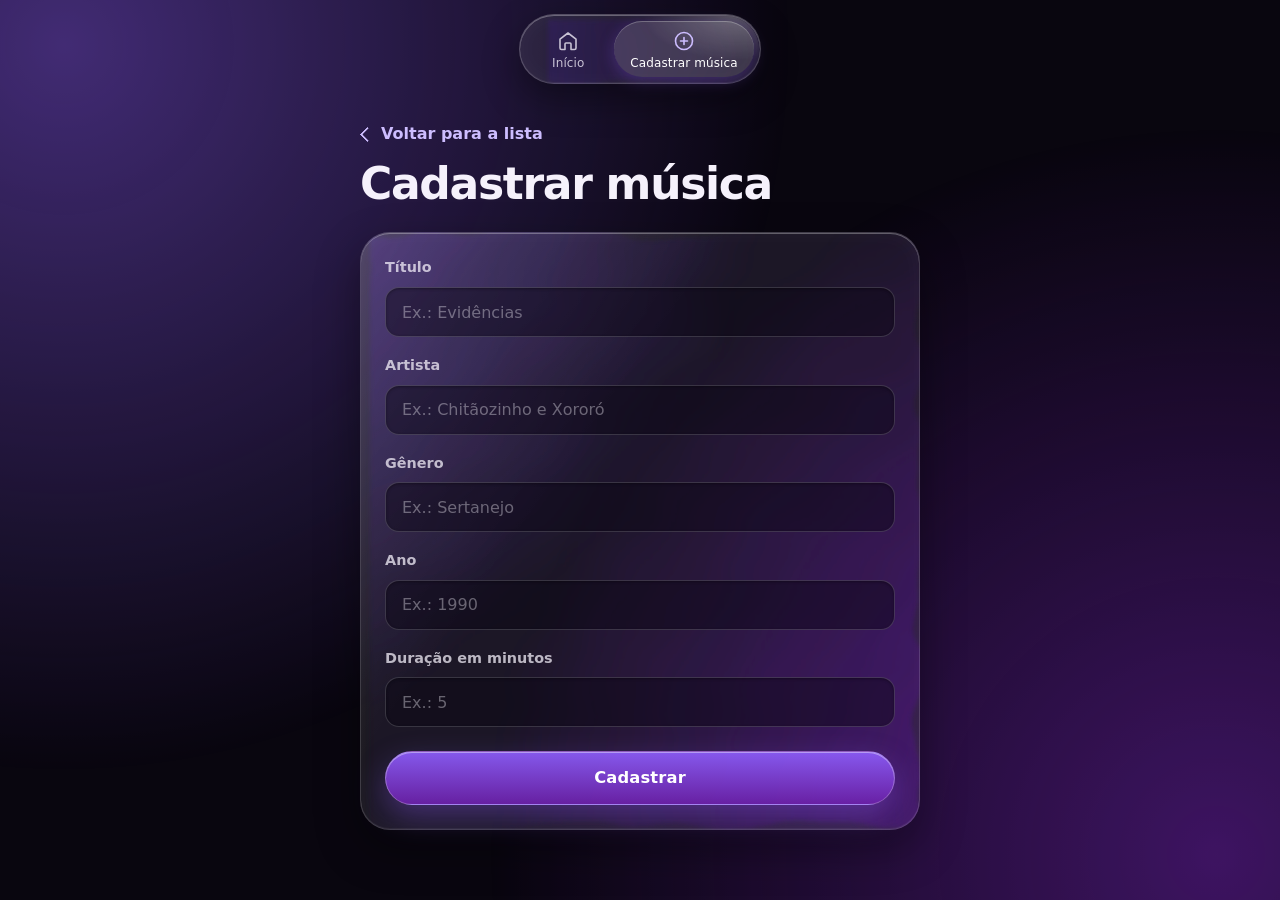
==== cadastrar.html @ 5b9c9c52 "Criação do front end e aplicação da interface de iphone e itunes" ====
<!DOCTYPE html>
<html lang="pt-BR">
<head>
    <meta charset="UTF-8">
    <meta name="viewport" content="width=device-width, initial-scale=1, viewport-fit=cover">
    <meta name="theme-color" content="#09060f">
    <title>Cadastrar música · Minhas Músicas</title>
    <meta name="description" content="Cadastre uma música no Minhas Músicas.">
    <link rel="icon" href="itunes.jpeg" type="image/jpeg">
    <link rel="apple-touch-icon" href="itunes.jpeg">
    <link rel="stylesheet" href="cadastrar.css">
</head>
<body>
    <!-- Filtro da água do Liquid Glass (iOS 26): o CSS usa ele no vidro -->
    <svg class="filtros" aria-hidden="true" focusable="false">
        <filter id="agua" color-interpolation-filters="sRGB">
            <feTurbulence type="fractalNoise" baseFrequency="0.009 0.014" numOctaves="2" seed="11" result="ruido" />
            <feGaussianBlur in="ruido" stdDeviation="1.5" result="ondas" />
            <feDisplacementMap in="SourceGraphic" in2="ondas" scale="42" xChannelSelector="R" yChannelSelector="B" />
        </filter>
    </svg>

    <!-- Fundo animado: 2 manchas roxas desfocadas se mexendo -->
    <div class="fundo" aria-hidden="true"></div>

    <header>
        <nav class="barra" aria-label="Navegação">
            <a href="index.html">
                <svg viewBox="0 0 24 24" aria-hidden="true"><path d="M4 10.2 12 4l8 6.2V19a1.5 1.5 0 0 1-1.5 1.5H15v-5.5a1 1 0 0 0-1-1h-4a1 1 0 0 0-1 1v5.5H5.5A1.5 1.5 0 0 1 4 19z" /></svg>
                <span>Início</span>
            </a>
            <a class="ativo" href="cadastrar.html" aria-current="page">
                <svg viewBox="0 0 24 24" aria-hidden="true"><circle cx="12" cy="12" r="8.5" /><path d="M12 8.5v7M8.5 12h7" /></svg>
                <span>Cadastrar música</span>
            </a>
        </nav>
    </header>

    <main>
        <a class="voltar" href="index.html">Voltar para a lista</a>
        <h1>Cadastrar música</h1>

        <section class="painel" aria-label="Dados da música">
            <div class="campo">
                <label for="titulo">Título</label>
                <input type="text" id="titulo" placeholder="Ex.: Evidências" autocomplete="off">
            </div>
            <div class="campo">
                <label for="artista">Artista</label>
                <input type="text" id="artista" placeholder="Ex.: Chitãozinho e Xororó" autocomplete="off">
            </div>
            <div class="campo">
                <label for="genero">Gênero</label>
                <input type="text" id="genero" placeholder="Ex.: Sertanejo" autocomplete="off">
            </div>
            <div class="campo">
                <label for="ano">Ano</label>
                <input type="number" id="ano" placeholder="Ex.: 1990">
            </div>
            <div class="campo">
                <label for="duracao">Duração em minutos</label>
                <input type="number" id="duracao" placeholder="Ex.: 5">
            </div>
            <button id="botaoCadastrar" type="button">Cadastrar</button>
        </section>
    </main>

    <script src="cadastrar.js"></script>
</body>
</html>
---- cadastrar.css ----
/* ==========================================================
   Minhas Músicas · cadastrar.css (página de cadastro)
   Visual: Liquid Glass do iOS 26 sobre fundo preto arroxeado.
   O efeito d'água usa o filtro SVG #agua, que está no HTML.
   ========================================================== */

/* ---------- Cores, fontes e medidas ---------- */
:root {
    color-scheme: dark;
    --fundo: #09060f;                       /* preto arroxeado */
    --texto: #f5f1fb;
    --texto-2: rgba(245, 241, 251, 0.74);   /* rótulos dos campos */
    --lilas: #cdbdff;                       /* links e item ativo da barra */
    --roxo: 139, 92, 246;                   /* mancha 1 da animação aprovada */
    --roxo-escuro: 107, 33, 168;            /* mancha 2 da animação aprovada */
    --vidro: rgba(255, 255, 255, 0.075);
    --vidro-borda: rgba(255, 255, 255, 0.16);
    --brilho: inset 0 1px 0 rgba(255, 255, 255, 0.3),
              inset 0 -1px 0 rgba(255, 255, 255, 0.06),
              inset 0 0 24px rgba(255, 255, 255, 0.035);
    --sombra: 0 18px 44px rgba(0, 0, 0, 0.38);
    --mola: cubic-bezier(0.2, 0.8, 0.2, 1);
    --fonte: -apple-system, BlinkMacSystemFont, "SF Pro Display", "SF Pro Text",
             "Segoe UI Variable Display", "Segoe UI", Roboto, system-ui, sans-serif;
    --topo: calc(env(safe-area-inset-top, 0px) + 14px);   /* espaço acima da barra (notch do iPhone) */
    --altura-barra: 66px;
}

* {
    box-sizing: border-box;
}

html {
    -webkit-text-size-adjust: 100%;
}

body {
    margin: 0;
    min-height: 100vh;
    min-height: 100dvh;
    padding-left: max(16px, env(safe-area-inset-left, 0px));
    padding-right: max(16px, env(safe-area-inset-right, 0px));
    padding-bottom: calc(env(safe-area-inset-bottom, 0px) + 56px);
    background: var(--fundo);
    color: var(--texto);
    font-family: var(--fonte);
    font-size: 16px;
    line-height: 1.5;
    -webkit-font-smoothing: antialiased;
    -webkit-tap-highlight-color: transparent;
}

::selection {
    background: rgba(var(--roxo), 0.45);
}

a:focus-visible,
button:focus-visible {
    outline: 2px solid var(--lilas);
    outline-offset: 3px;
}

/* O SVG com o filtro da água não ocupa espaço na página */
.filtros {
    position: absolute;
    width: 0;
    height: 0;
    overflow: hidden;
}

/* ---------- Fundo animado: 2 manchas roxas desfocadas se mexendo ----------
   É a animação do quadradinho da capa (aprovada), ampliada para a tela toda. */
.fundo {
    position: fixed;
    inset: 0;
    z-index: -1;
    overflow: hidden;
    pointer-events: none;
}

.fundo::before,
.fundo::after {
    content: "";
    position: absolute;
    width: 130vmax;
    height: 130vmax;
    border-radius: 50%;
    will-change: transform;
}

.fundo::before {
    left: calc(5% - 65vmax);
    top: calc(5% - 65vmax);
    background: radial-gradient(circle, rgba(var(--roxo), 0.8), transparent 62%);
    opacity: 0.55;
    animation: mancha-1 3.6s ease-in-out infinite alternate;
}

.fundo::after {
    left: calc(95% - 65vmax);
    top: calc(95% - 65vmax);
    background: radial-gradient(circle, rgba(var(--roxo-escuro), 0.9), transparent 62%);
    opacity: 0.6;
    animation: mancha-2 4.6s ease-in-out infinite alternate;
}

@keyframes mancha-1 {
    to { transform: translate(71.5vw, 65vh) scale(1.1); }
}

@keyframes mancha-2 {
    to { transform: translate(-65vw, -71.5vh) scale(0.9); }
}

/* ---------- Barra do topo em vidro (o "margin top" do iPhone) ---------- */
.barra {
    position: fixed;
    z-index: 10;
    top: var(--topo);
    left: 0;
    right: 0;
    width: max-content;
    max-width: calc(100% - 32px);
    margin-inline: auto;
    display: flex;
    gap: 4px;
    padding: 6px;
    border-radius: 999px;
    background: rgba(255, 255, 255, 0.07);
    border: 1px solid rgba(255, 255, 255, 0.2);
    box-shadow: var(--brilho), 0 14px 36px rgba(0, 0, 0, 0.4);
    -webkit-backdrop-filter: blur(16px) saturate(180%);
    backdrop-filter: blur(16px) saturate(180%);
    animation: descer 0.8s var(--mola) backwards;
}

/* Reflexo de luz na borda da barra, vindo do canto de cima, como na referência do iOS */
.barra::after {
    content: "";
    position: absolute;
    inset: 1px;
    border-radius: inherit;
    background: radial-gradient(55% 95% at 90% 0%, rgba(255, 255, 255, 0.24), transparent 70%);
    pointer-events: none;
}

.barra a {
    position: relative;
    z-index: 1;
    display: flex;
    flex-direction: column;
    align-items: center;
    gap: 3px;
    min-width: 84px;
    padding: 8px 16px 7px;
    border-radius: 999px;
    color: rgba(245, 241, 251, 0.78);
    font-size: 12px;
    font-weight: 500;
    letter-spacing: 0.01em;
    line-height: 1.2;
    text-decoration: none;
    white-space: nowrap;
    transition: background-color 0.25s, color 0.25s, transform 0.25s var(--mola);
}

.barra svg {
    width: 24px;
    height: 24px;
    fill: none;
    stroke: currentColor;
    stroke-width: 1.6;
    stroke-linecap: round;
    stroke-linejoin: round;
}

.barra a.ativo {
    color: #fff;
    background: rgba(255, 255, 255, 0.14);
    box-shadow: inset 0 1px 0 rgba(255, 255, 255, 0.25), 0 4px 16px rgba(var(--roxo), 0.28);
}

.barra a.ativo svg {
    stroke: var(--lilas);
}

/* ---------- Página do formulário ---------- */
main {
    max-width: 560px;
    margin: 0 auto;
    padding-top: calc(var(--topo) + var(--altura-barra) + 36px);
}

/* "Voltar para a lista" com a setinha do iPhone */
.voltar {
    display: inline-flex;
    align-items: center;
    gap: 8px;
    padding: 6px 2px;
    color: var(--lilas);
    font-weight: 600;
    text-decoration: none;
    transition: gap 0.25s var(--mola), color 0.25s;
    animation: surgir 0.6s var(--mola) 0.1s backwards;
}

.voltar::before {
    content: "";
    width: 9px;
    height: 9px;
    border-left: 2px solid currentColor;
    border-bottom: 2px solid currentColor;
    border-radius: 1px;
    transform: rotate(45deg);
}

main h1 {
    margin: 8px 0 24px;
    font-size: clamp(2rem, 7vw, 2.75rem);
    font-weight: 800;
    line-height: 1.1;
    letter-spacing: -0.03em;
    text-wrap: balance;
    animation: surgir 0.6s var(--mola) 0.15s backwards;
}

/* Painel de vidro com efeito d'água */
.painel {
    position: relative;
    display: grid;
    gap: 18px;
    padding: 24px;
    border-radius: 30px;
    background: var(--vidro);
    border: 1px solid var(--vidro-borda);
    box-shadow: var(--brilho), var(--sombra);
    -webkit-backdrop-filter: blur(16px) saturate(170%);
    backdrop-filter: blur(16px) saturate(170%);
    animation: surgir 0.7s var(--mola) 0.2s backwards;
}

/* Brilho de luz no vidro */
.painel::before {
    content: "";
    position: absolute;
    inset: 0;
    border-radius: inherit;
    background: linear-gradient(125deg, rgba(255, 255, 255, 0.13), rgba(255, 255, 255, 0) 38%);
    pointer-events: none;
}

.painel > * {
    position: relative;
}

/* Campos um embaixo do outro, entrando um depois do outro */
.campo {
    display: grid;
    gap: 8px;
    animation: surgir 0.6s var(--mola) backwards;
}

.campo:nth-child(1) { animation-delay: 0.3s; }
.campo:nth-child(2) { animation-delay: 0.37s; }
.campo:nth-child(3) { animation-delay: 0.44s; }
.campo:nth-child(4) { animation-delay: 0.51s; }
.campo:nth-child(5) { animation-delay: 0.58s; }

label {
    color: var(--texto-2);
    font-size: 0.9rem;
    font-weight: 600;
}

input {
    width: 100%;
    height: 50px;
    padding: 0 16px;
    border-radius: 14px;
    border: 1px solid rgba(255, 255, 255, 0.16);
    background: rgba(10, 6, 18, 0.45);
    color: var(--texto);
    font: inherit;
    font-size: 16px;   /* 16px evita o zoom do iPhone ao tocar no campo */
    box-shadow: inset 0 1px 3px rgba(0, 0, 0, 0.35);
    transition: border-color 0.25s, box-shadow 0.25s, background-color 0.25s;
}

input::placeholder {
    color: rgba(245, 241, 251, 0.38);
}

/* Brilho roxo no campo em que você clicou */
input:focus {
    outline: none;
    border-color: rgba(167, 139, 250, 0.95);
    background: rgba(10, 6, 18, 0.6);
    box-shadow: 0 0 0 4px rgba(var(--roxo), 0.28), 0 0 26px rgba(var(--roxo), 0.3);
}

/* Botão principal na largura toda */
.painel button {
    min-height: 54px;
    margin-top: 6px;
    border-radius: 999px;
    border: 1px solid rgba(255, 255, 255, 0.26);
    background: linear-gradient(180deg, rgba(var(--roxo), 0.95), rgba(var(--roxo-escuro), 0.95));
    color: #fff;
    font: inherit;
    font-size: 1.02rem;
    font-weight: 700;
    letter-spacing: 0.01em;
    cursor: pointer;
    box-shadow: inset 0 1px 0 rgba(255, 255, 255, 0.4), 0 12px 30px rgba(var(--roxo), 0.35);
    transition: transform 0.25s var(--mola), box-shadow 0.25s, filter 0.25s;
    animation: surgir 0.6s var(--mola) 0.65s backwards;
}

/* ---------- Animações ao passar o mouse e ao clicar ---------- */
@media (hover: hover) {
    .barra a:hover {
        color: #fff;
        background: rgba(255, 255, 255, 0.09);
    }

    .barra a.ativo:hover {
        background: rgba(255, 255, 255, 0.16);
    }

    .voltar:hover {
        gap: 12px;
        color: #fff;
    }

    input:hover:not(:focus) {
        border-color: rgba(255, 255, 255, 0.28);
    }

    .painel button:hover {
        transform: translateY(-2px);
        filter: brightness(1.08);
        box-shadow: inset 0 1px 0 rgba(255, 255, 255, 0.45), 0 18px 40px rgba(var(--roxo), 0.5);
    }
}

.barra a:active {
    transform: scale(0.94);
}

.painel button:active {
    transform: scale(0.98);
}

@keyframes surgir {
    from { opacity: 0; transform: translateY(20px) scale(0.98); }
}

@keyframes descer {
    from { opacity: 0; transform: translateY(-16px) scale(0.96); }
}

/* ---------- Celular ---------- */
@media (max-width: 480px) {
    main {
        padding-top: calc(var(--topo) + var(--altura-barra) + 24px);
    }

    .painel {
        gap: 16px;
        padding: 18px;
        border-radius: 26px;
    }

    .barra a {
        min-width: 76px;
        padding-inline: 12px;
    }
}

/* ---------- Efeito d'água (Chrome e Edge) ----------
   Safari e Firefox não distorcem o fundo do vidro: lá fica o vidro fosco normal. */
@supports (not (font: -apple-system-body)) and (not (-moz-appearance: none)) {
    .barra,
    .painel {
        backdrop-filter: url(#agua) blur(2px) saturate(180%);
    }
}

/* Navegador sem vidro: fundo mais fechado para o texto continuar legível */
@supports not ((backdrop-filter: blur(1px)) or (-webkit-backdrop-filter: blur(1px))) {
    .barra,
    .painel {
        background: rgba(28, 19, 42, 0.92);
    }
}

@media (prefers-reduced-transparency: reduce) {
    .barra,
    .painel {
        background: #1b1328;
        -webkit-backdrop-filter: none;
        backdrop-filter: none;
    }
}

/* Quem desligou as animações no sistema vê tudo parado */
@media (prefers-reduced-motion: reduce) {
    *,
    *::before,
    *::after {
        animation: none !important;
        transition: none !important;
    }
}
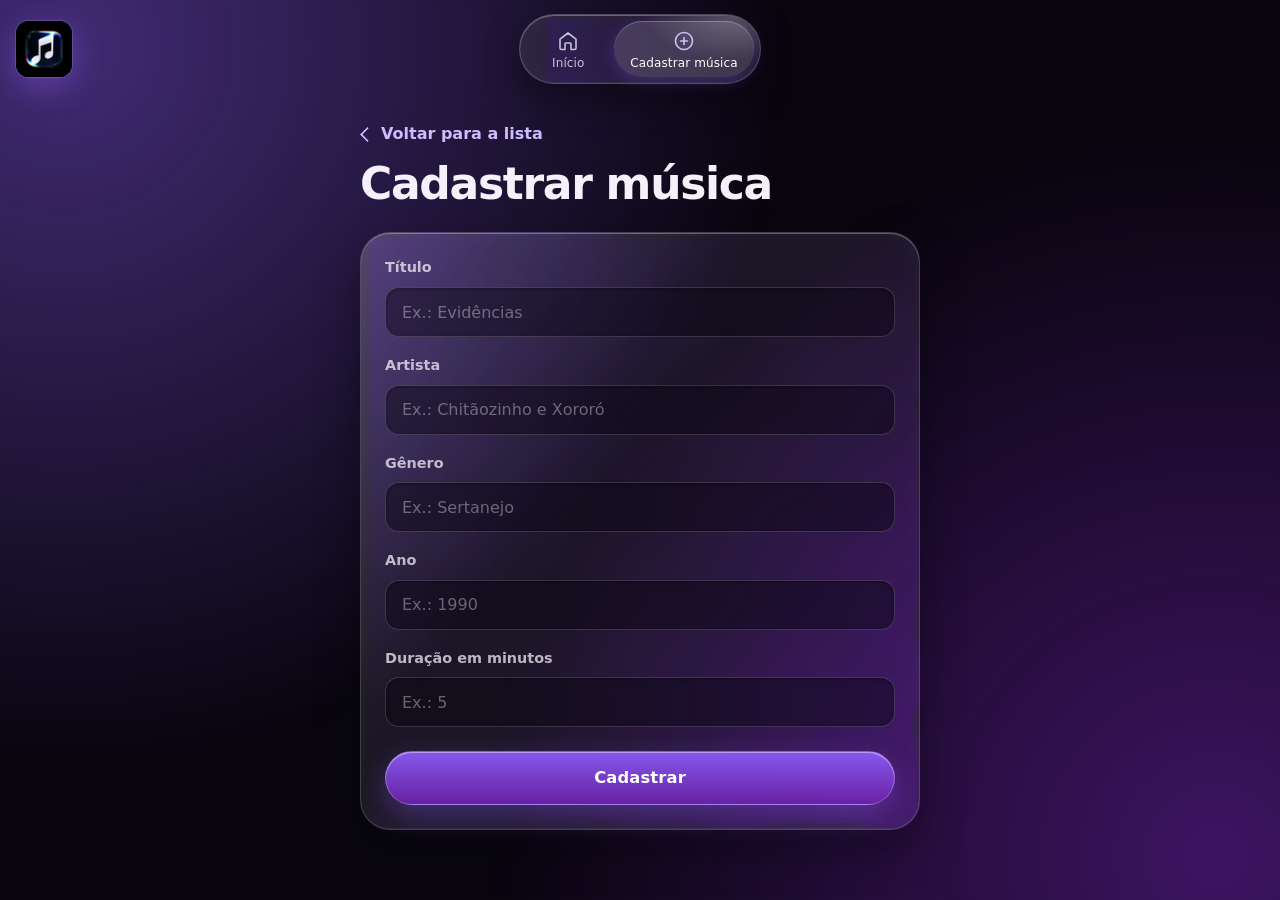
==== commit 2c4b0074: "Logo fixa no canto, responsividade e instalação como app" ====
--- a/cadastrar.html
+++ b/cadastrar.html
@@ -7,7 +7,12 @@
     <title>Cadastrar música · Minhas Músicas</title>
     <meta name="description" content="Cadastre uma música no Minhas Músicas.">
     <link rel="icon" href="itunes.jpeg" type="image/jpeg">
-    <link rel="apple-touch-icon" href="itunes.jpeg">
+    <link rel="apple-touch-icon" href="icone-192.png">
+    <link rel="manifest" href="manifest.json">
+    <meta name="mobile-web-app-capable" content="yes">
+    <meta name="apple-mobile-web-app-capable" content="yes">
+    <meta name="apple-mobile-web-app-status-bar-style" content="black-translucent">
+    <meta name="apple-mobile-web-app-title" content="Minhas Músicas">
     <link rel="stylesheet" href="cadastrar.css">
 </head>
 <body>
@@ -24,6 +29,8 @@
     <div class="fundo" aria-hidden="true"></div>
 
     <header>
+        <a class="logo" href="index.html" aria-label="Minhas Músicas: início"><img src="itunes.jpeg" alt="" width="56" height="56"></a>
+
         <nav class="barra" aria-label="Navegação">
             <a href="index.html">
                 <svg viewBox="0 0 24 24" aria-hidden="true"><path d="M4 10.2 12 4l8 6.2V19a1.5 1.5 0 0 1-1.5 1.5H15v-5.5a1 1 0 0 0-1-1h-4a1 1 0 0 0-1 1v5.5H5.5A1.5 1.5 0 0 1 4 19z" /></svg>
--- a/cadastrar.css
+++ b/cadastrar.css
@@ -131,7 +131,7 @@
     box-shadow: var(--brilho), 0 14px 36px rgba(0, 0, 0, 0.4);
     -webkit-backdrop-filter: blur(16px) saturate(180%);
     backdrop-filter: blur(16px) saturate(180%);
-    animation: descer 0.8s var(--mola) backwards;
+    view-transition-name: barra;   /* fica parada ao trocar de página */
 }
 
 /* Reflexo de luz na borda da barra, vindo do canto de cima, como na referência do iOS */
@@ -184,6 +184,43 @@
     stroke: var(--lilas);
 }
 
+/* ---------- Logo fixa no canto superior esquerdo (em todas as páginas) ---------- */
+.logo {
+    position: fixed;
+    z-index: 11;
+    top: calc(var(--topo) + 7px);
+    left: max(16px, env(safe-area-inset-left, 0px));
+    width: 56px;
+    height: 56px;
+    border-radius: 22%;   /* recorta os cantos pretos da logo */
+    box-shadow: 0 0 0 1px rgba(255, 255, 255, 0.14), 0 10px 30px rgba(var(--roxo), 0.4);
+    transition: transform 0.25s var(--mola), box-shadow 0.25s;
+    view-transition-name: logo;   /* fica parada ao trocar de página */
+}
+
+.logo img {
+    display: block;
+    width: 100%;
+    height: 100%;
+    border-radius: inherit;
+}
+
+@media (hover: hover) {
+    .logo:hover {
+        transform: scale(1.05);
+        box-shadow: 0 0 0 1px rgba(255, 255, 255, 0.22), 0 12px 36px rgba(var(--roxo), 0.6);
+    }
+}
+
+.logo:active {
+    transform: scale(0.94);
+}
+
+/* Troca de página suave: só o conteúdo muda; a logo e a barra continuam no lugar */
+@view-transition {
+    navigation: auto;
+}
+
 /* ---------- Página do formulário ---------- */
 main {
     max-width: 560px;
@@ -355,16 +392,18 @@
     from { opacity: 0; transform: translateY(20px) scale(0.98); }
 }
 
-@keyframes descer {
-    from { opacity: 0; transform: translateY(-16px) scale(0.96); }
-}
-
 /* ---------- Celular ---------- */
 @media (max-width: 480px) {
     main {
         padding-top: calc(var(--topo) + var(--altura-barra) + 24px);
     }
 
+    .logo {
+        top: calc(var(--topo) + 11px);
+        width: 48px;
+        height: 48px;
+    }
+
     .painel {
         gap: 16px;
         padding: 18px;
@@ -374,6 +413,21 @@
     .barra a {
         min-width: 76px;
         padding-inline: 12px;
+    }
+}
+
+/* Celular bem estreito (320 px): a barra vai para a direita, para não ficar em cima da logo */
+@media (max-width: 380px) {
+    .barra {
+        left: auto;
+        right: max(16px, env(safe-area-inset-right, 0px));
+        max-width: calc(100% - 96px);
+        margin-inline: 0;
+    }
+
+    .barra a {
+        min-width: 0;
+        padding-inline: 10px;
     }
 }
 
@@ -411,4 +465,8 @@
         animation: none !important;
         transition: none !important;
     }
-}
+
+    @view-transition {
+        navigation: none;
+    }
+}
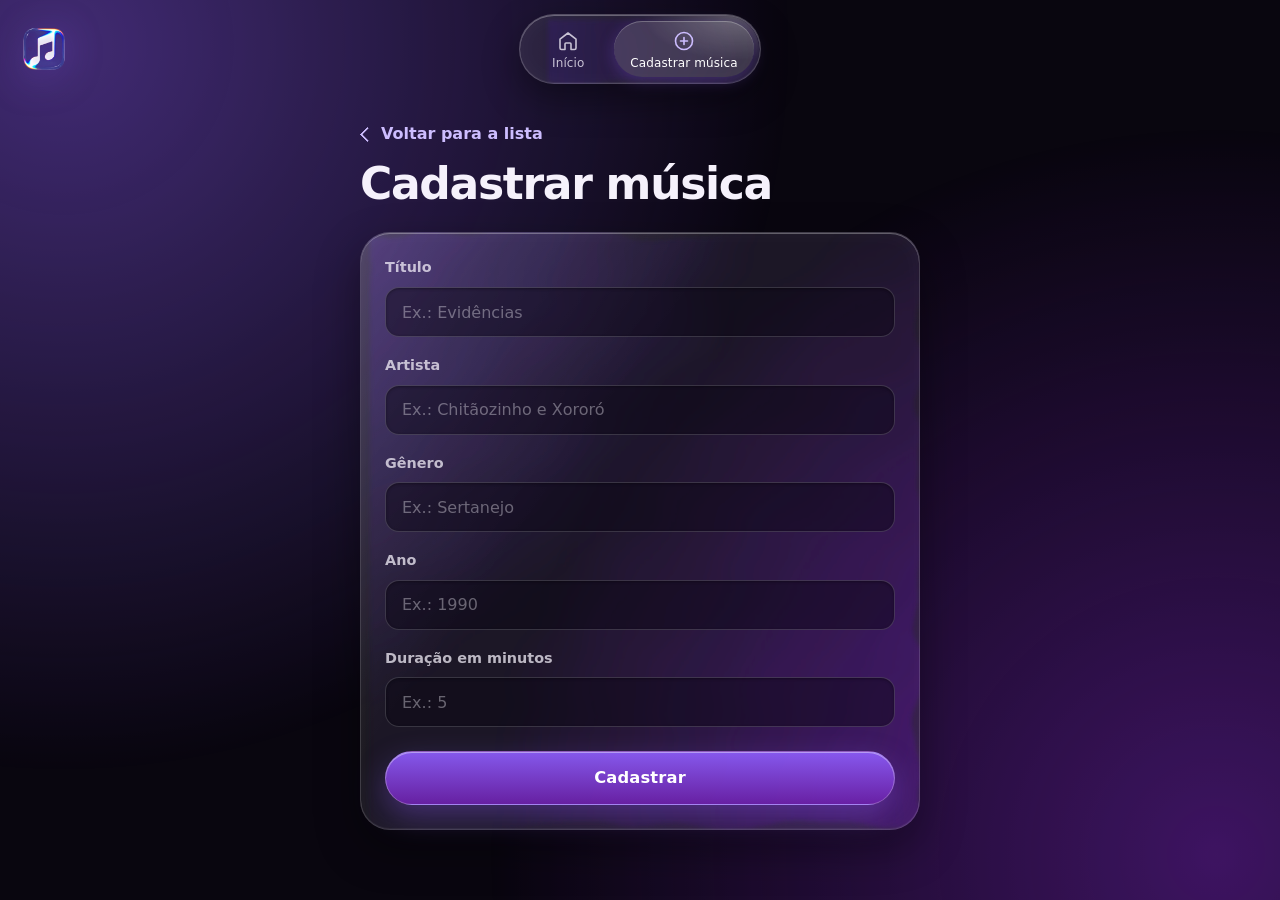
==== commit a085a348: "Logo sem fundo preto no site" ====
--- a/cadastrar.html
+++ b/cadastrar.html
@@ -29,7 +29,7 @@
     <div class="fundo" aria-hidden="true"></div>
 
     <header>
-        <a class="logo" href="index.html" aria-label="Minhas Músicas: início"><img src="itunes.jpeg" alt="" width="56" height="56"></a>
+        <a class="logo" href="index.html" aria-label="Minhas Músicas: início"><img src="logo.png" alt="" width="64" height="64"></a>
 
         <nav class="barra" aria-label="Navegação">
             <a href="index.html">
--- a/cadastrar.css
+++ b/cadastrar.css
@@ -188,13 +188,12 @@
 .logo {
     position: fixed;
     z-index: 11;
-    top: calc(var(--topo) + 7px);
-    left: max(16px, env(safe-area-inset-left, 0px));
-    width: 56px;
-    height: 56px;
-    border-radius: 22%;   /* recorta os cantos pretos da logo */
-    box-shadow: 0 0 0 1px rgba(255, 255, 255, 0.14), 0 10px 30px rgba(var(--roxo), 0.4);
-    transition: transform 0.25s var(--mola), box-shadow 0.25s;
+    top: calc(var(--topo) + 3px);
+    left: max(12px, env(safe-area-inset-left, 0px));
+    width: 64px;
+    height: 64px;
+    filter: drop-shadow(0 8px 18px rgba(var(--roxo), 0.5));   /* brilho no formato da logo (o PNG não tem fundo) */
+    transition: transform 0.25s var(--mola), filter 0.25s;
     view-transition-name: logo;   /* fica parada ao trocar de página */
 }
 
@@ -208,7 +207,7 @@
 @media (hover: hover) {
     .logo:hover {
         transform: scale(1.05);
-        box-shadow: 0 0 0 1px rgba(255, 255, 255, 0.22), 0 12px 36px rgba(var(--roxo), 0.6);
+        filter: drop-shadow(0 10px 24px rgba(var(--roxo), 0.75));
     }
 }
 
@@ -333,6 +332,70 @@
     border-color: rgba(167, 139, 250, 0.95);
     background: rgba(10, 6, 18, 0.6);
     box-shadow: 0 0 0 4px rgba(var(--roxo), 0.28), 0 0 26px rgba(var(--roxo), 0.3);
+}
+
+/* Aviso do iTunes embaixo do Título (extra) */
+.aviso-itunes {
+    display: flex;
+    align-items: center;
+    gap: 10px;
+    margin: 2px 0 0;
+    color: var(--texto-2);
+    font-size: 0.85rem;
+    animation: surgir 0.4s var(--mola) backwards;
+}
+
+.aviso-itunes:empty {
+    display: none;
+}
+
+.aviso-itunes img {
+    width: 40px;
+    height: 40px;
+    flex: none;
+    border-radius: 10px;
+    object-fit: cover;
+    box-shadow: 0 4px 12px rgba(0, 0, 0, 0.4);
+}
+
+.aviso-itunes.achou {
+    color: #b9f5cf;
+}
+
+/* O aviso vira um botão: tocar preenche os 5 campos */
+.aviso-itunes .preencher {
+    display: flex;
+    align-items: center;
+    gap: 12px;
+    width: 100%;
+    padding: 8px 12px 8px 8px;
+    border-radius: 16px;
+    border: 1px solid rgba(185, 245, 207, 0.35);
+    background: rgba(185, 245, 207, 0.08);
+    color: inherit;
+    font: inherit;
+    text-align: left;
+    cursor: pointer;
+    transition: background-color 0.25s, transform 0.25s var(--mola);
+}
+
+.aviso-itunes .preencher small {
+    display: block;
+    margin-top: 2px;
+    color: rgba(245, 241, 251, 0.6);
+    font-size: 0.78rem;
+}
+
+.aviso-itunes .preencher:hover {
+    background: rgba(185, 245, 207, 0.16);
+}
+
+.aviso-itunes .preencher:active {
+    transform: scale(0.98);
+}
+
+.aviso-itunes.nao-achou {
+    color: #ffc4c4;
 }
 
 /* Botão principal na largura toda */
@@ -392,6 +455,96 @@
     from { opacity: 0; transform: translateY(20px) scale(0.98); }
 }
 
+/* ---------- Caixa de aviso em Liquid Glass (no lugar do alert) ---------- */
+.caixa-fundo {
+    position: fixed;
+    inset: 0;
+    z-index: 200;
+    display: grid;
+    place-items: center;
+    padding: 24px max(16px, env(safe-area-inset-right, 0px)) 24px max(16px, env(safe-area-inset-left, 0px));
+    background: rgba(5, 3, 10, 0.5);
+    animation: caixa-fade 0.2s ease;
+    transition: opacity 0.2s;
+}
+
+.caixa-fundo.saindo {
+    opacity: 0;
+}
+
+.caixa {
+    position: relative;
+    width: min(100%, 360px);
+    padding: 26px 22px 18px;
+    border-radius: 30px;
+    background: rgba(255, 255, 255, 0.08);
+    border: 1px solid rgba(255, 255, 255, 0.2);
+    box-shadow: var(--brilho), 0 24px 60px rgba(0, 0, 0, 0.5);
+    -webkit-backdrop-filter: blur(20px) saturate(180%);
+    backdrop-filter: blur(20px) saturate(180%);
+    text-align: center;
+    animation: caixa-entra 0.35s var(--mola);
+}
+
+/* Reflexo de luz na borda, igual ao da barra do topo */
+.caixa::after {
+    content: "";
+    position: absolute;
+    inset: 1px;
+    border-radius: inherit;
+    background: radial-gradient(55% 95% at 90% 0%, rgba(255, 255, 255, 0.2), transparent 70%);
+    pointer-events: none;
+}
+
+.caixa p {
+    position: relative;
+    z-index: 1;
+    margin: 0 0 20px;
+    font-size: 1.05rem;
+    font-weight: 600;
+    line-height: 1.4;
+    text-wrap: balance;
+}
+
+.caixa-botoes {
+    position: relative;
+    z-index: 1;
+    display: flex;
+    gap: 10px;
+}
+
+.caixa-botoes button {
+    flex: 1;
+    min-height: 46px;
+    margin: 0;
+    border-radius: 999px;
+    border: 1px solid rgba(255, 255, 255, 0.22);
+    background: linear-gradient(180deg, rgba(var(--roxo), 0.95), rgba(var(--roxo-escuro), 0.95));
+    color: #fff;
+    font: inherit;
+    font-weight: 700;
+    cursor: pointer;
+    box-shadow: inset 0 1px 0 rgba(255, 255, 255, 0.25);
+    animation: none;
+    transition: transform 0.2s var(--mola), filter 0.2s;
+}
+
+.caixa-botoes button:hover {
+    filter: brightness(1.12);
+}
+
+.caixa-botoes button:active {
+    transform: scale(0.96);
+}
+
+@keyframes caixa-fade {
+    from { opacity: 0; }
+}
+
+@keyframes caixa-entra {
+    from { opacity: 0; transform: scale(0.9); }
+}
+
 /* ---------- Celular ---------- */
 @media (max-width: 480px) {
     main {
@@ -399,9 +552,9 @@
     }
 
     .logo {
-        top: calc(var(--topo) + 11px);
-        width: 48px;
-        height: 48px;
+        top: calc(var(--topo) + 7px);
+        width: 56px;
+        height: 56px;
     }
 
     .painel {
@@ -435,7 +588,8 @@
    Safari e Firefox não distorcem o fundo do vidro: lá fica o vidro fosco normal. */
 @supports (not (font: -apple-system-body)) and (not (-moz-appearance: none)) {
     .barra,
-    .painel {
+    .painel,
+    .caixa {
         backdrop-filter: url(#agua) blur(2px) saturate(180%);
     }
 }
